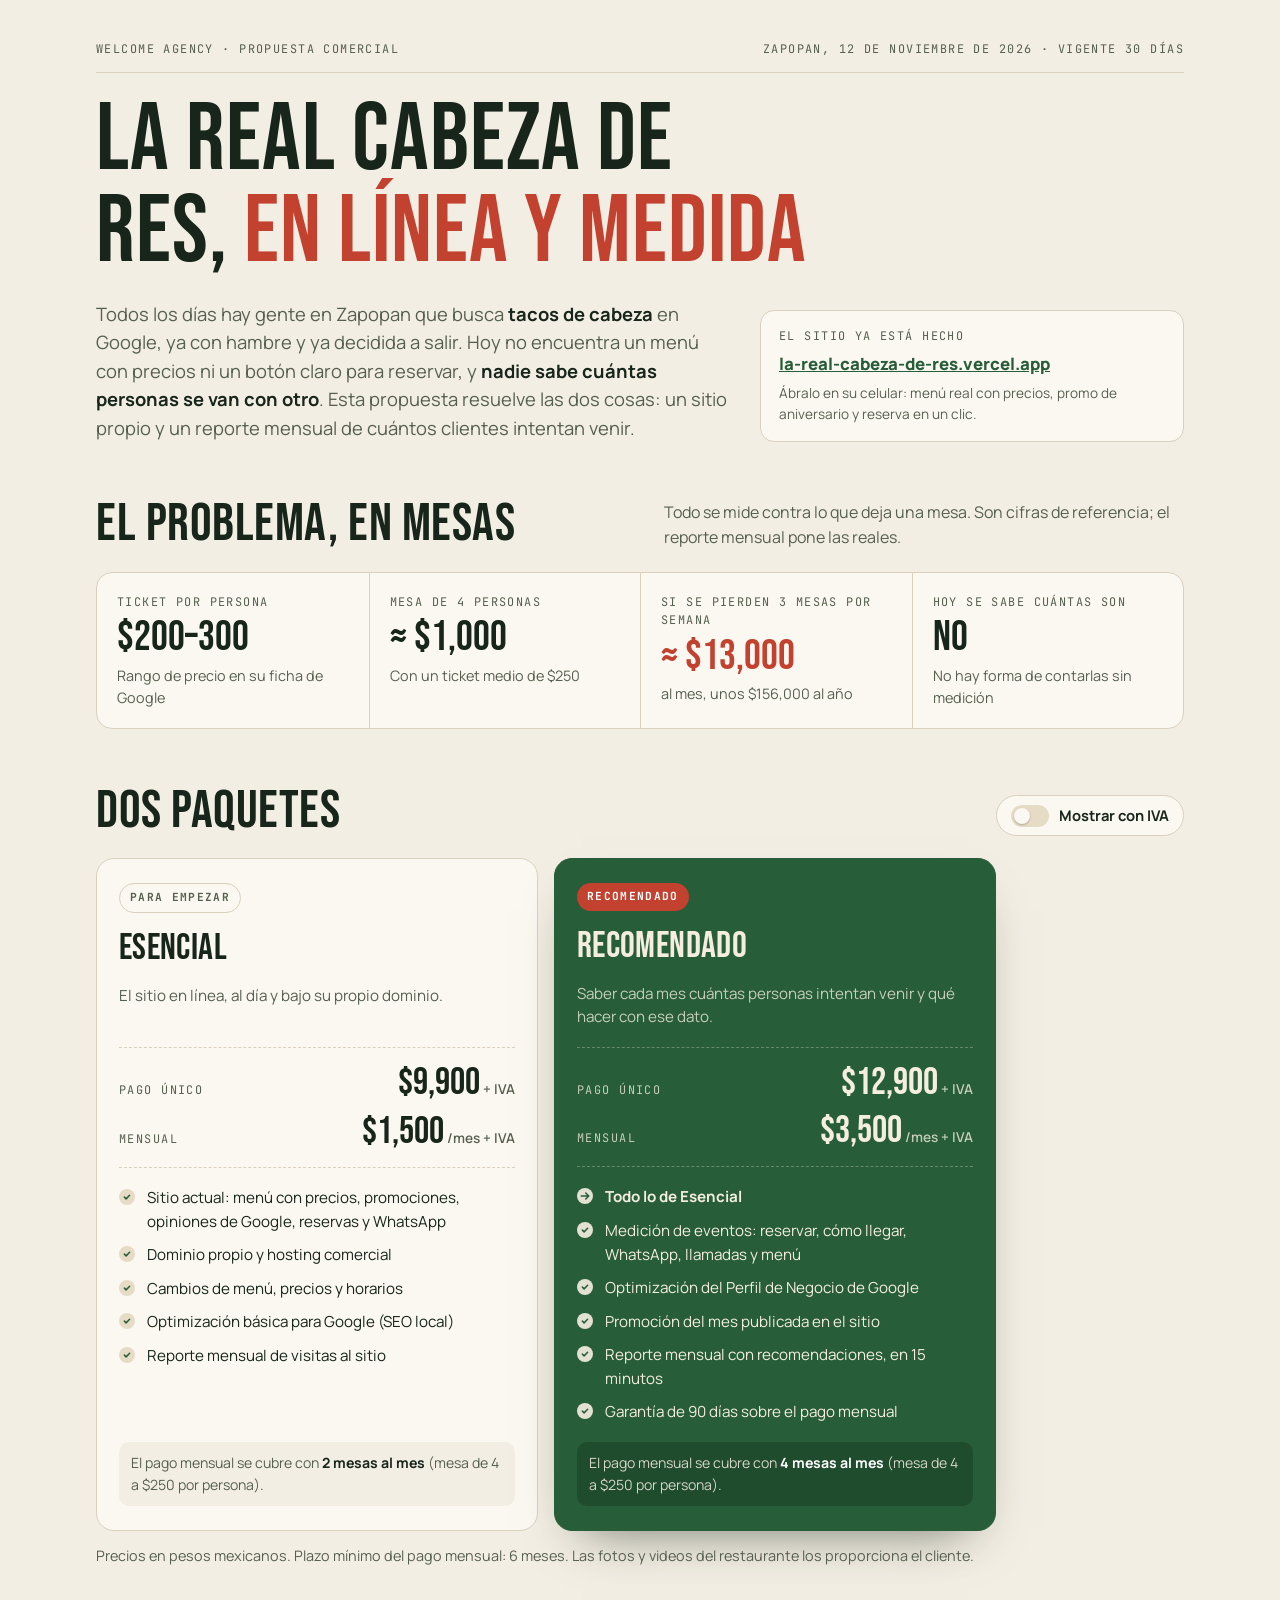
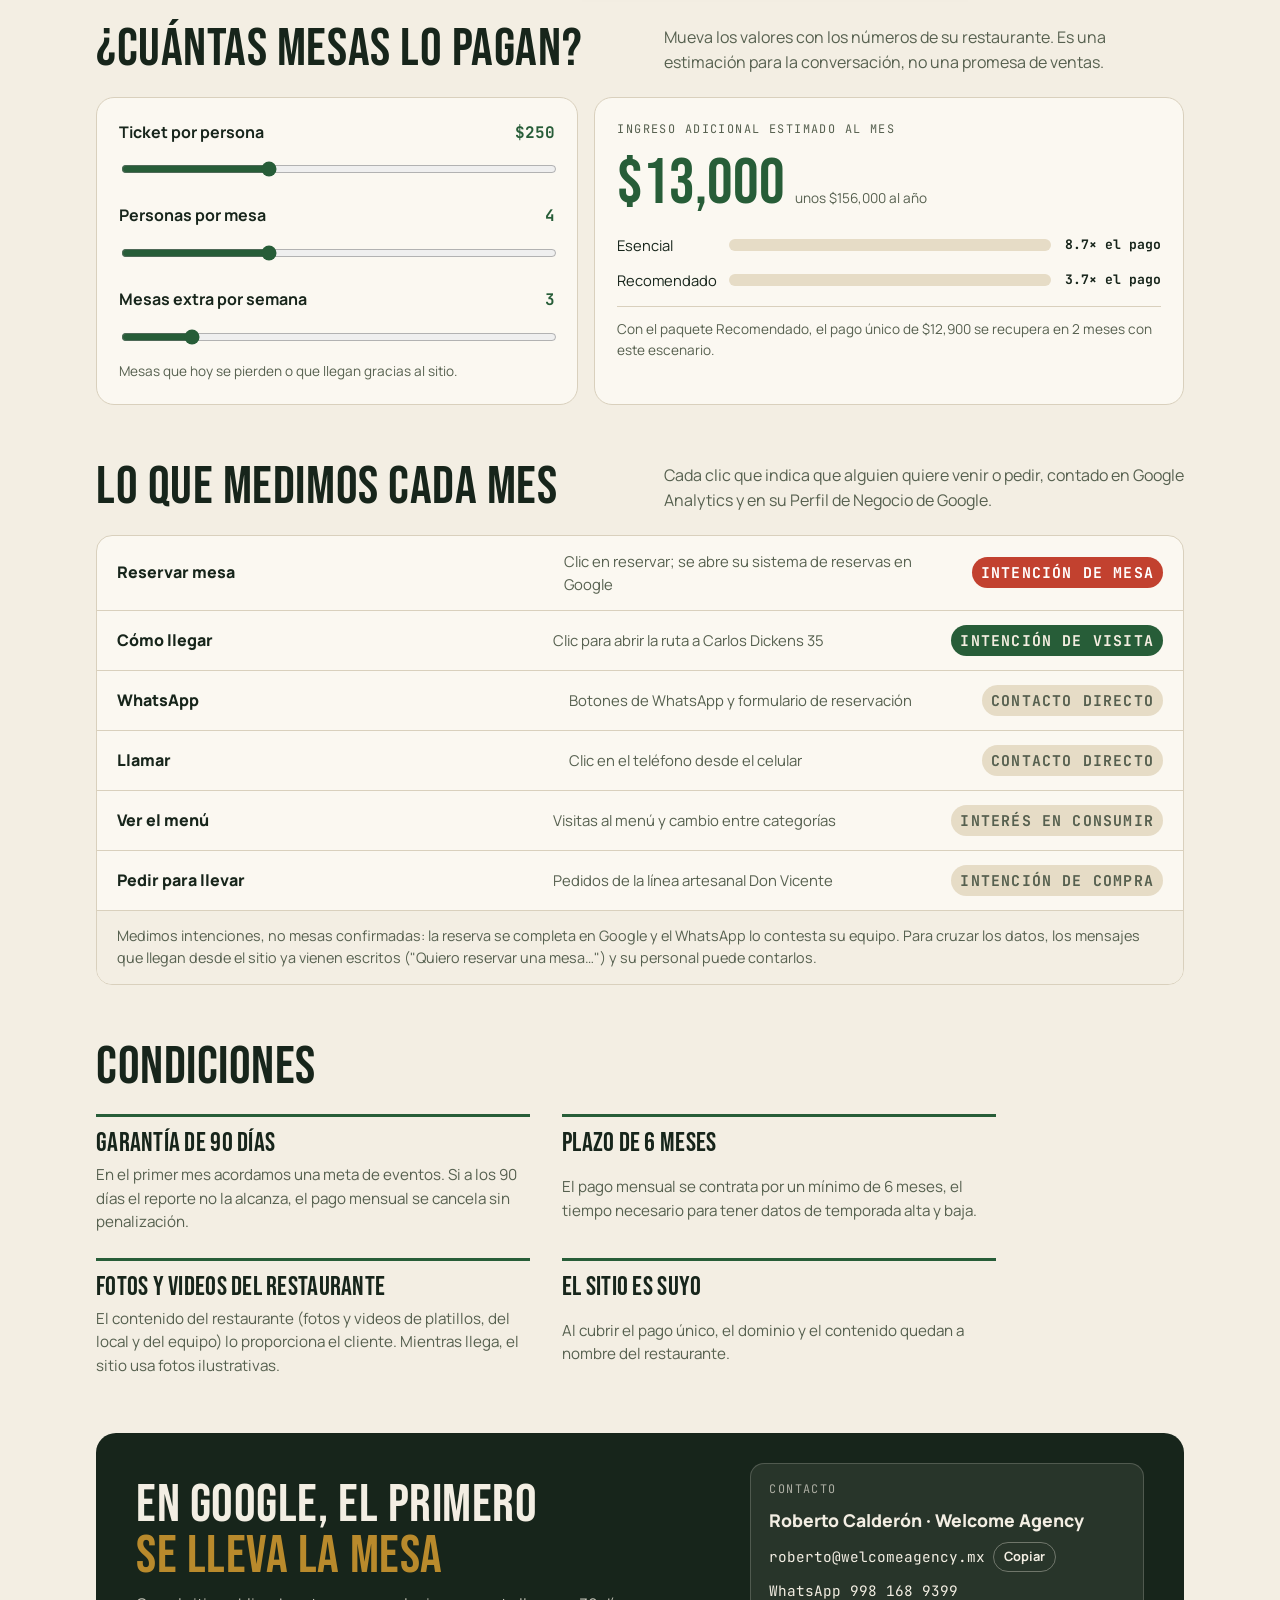
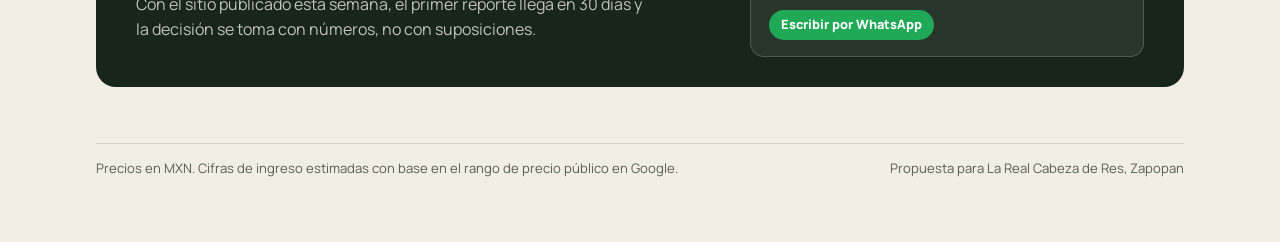
==== larealcabezaderes/index.html @ 03be7873 "feat: agregar propuesta para La Real Cabeza de Res en /larealcabezaderes Página independiente con lo" ====
<!doctype html>
<html lang="es-MX">
<head>
<meta charset="utf-8">
<meta name="viewport" content="width=device-width, initial-scale=1">
<meta name="robots" content="noindex, nofollow">
<meta name="description" content="Propuesta de Welcome Agency para La Real Cabeza de Res: sitio web y medición mensual de reservas, visitas y contactos.">
<title>Propuesta La Real Cabeza de Res</title>
<link rel="preconnect" href="https://fonts.googleapis.com">
<link rel="preconnect" href="https://fonts.gstatic.com" crossorigin>
<link rel="stylesheet" href="https://fonts.googleapis.com/css2?family=Bebas+Neue&family=Manrope:wght@400;500;600;700;800&family=JetBrains+Mono:wght@500;700&display=swap">
<style>
  /* Layout: a one-page proposal read top to bottom in a meeting — problem in pesos, the three packages side by side, then the math, the measurement and the terms. */
  :root{
    --bg:#f3eee3;          /* papel crema */
    --surface:#fbf8f1;
    --ink:#17251b;         /* verde casi negro */
    --ink-soft:#56604f;
    --line:#d9d0bd;
    --green:#275d38;       /* verde de la marca del cliente */
    --green-ink:#f4ede0;
    --red:#c2412f;         /* rojo chile */
    --gold:#b98a2c;
    --chip:#e6dcc6;
    --good:#2f7a45;
    --display:"Bebas Neue", Impact, "Arial Narrow", sans-serif;
    --body:"Manrope", system-ui, -apple-system, "Segoe UI", sans-serif;
    --mono:"JetBrains Mono", ui-monospace, "SF Mono", Menlo, monospace;
  }
  @media (prefers-color-scheme: dark){
    :root:not([data-theme="light"]){
      --bg:#121a14; --surface:#1a241d; --ink:#efe8da; --ink-soft:#aab3a3; --line:#2f3b31;
      --green:#3f8a57; --green-ink:#f4ede0; --red:#e0634f; --gold:#d9ad55; --chip:#243026; --good:#62b37c;
      color-scheme:dark;
    }
  }
  :root[data-theme="dark"]{
    --bg:#121a14; --surface:#1a241d; --ink:#efe8da; --ink-soft:#aab3a3; --line:#2f3b31;
    --green:#3f8a57; --green-ink:#f4ede0; --red:#e0634f; --gold:#d9ad55; --chip:#243026; --good:#62b37c;
    color-scheme:dark;
  }

  *{box-sizing:border-box}
  html,body{margin:0}
  img{max-width:100%}
  body{background:var(--bg);color:var(--ink);font-family:var(--body);font-size:16px;line-height:1.55;-webkit-font-smoothing:antialiased}
  .page{max-width:1120px;margin:0 auto;padding-block:40px 64px;padding-left:max(16px, env(safe-area-inset-left, 0px));padding-right:max(16px, env(safe-area-inset-right, 0px));display:grid;gap:56px}
  h1,h2,h3{font-family:var(--display);font-weight:400;letter-spacing:.01em;line-height:.95;margin:0;text-wrap:balance}
  p{margin:0}
  .label{font-family:var(--mono);font-size:.74rem;letter-spacing:.12em;text-transform:uppercase;color:var(--ink-soft)}
  .num{font-variant-numeric:tabular-nums}
  a{color:var(--green)}
  a:focus-visible,button:focus-visible,input:focus-visible{outline:3px solid var(--gold);outline-offset:2px}

  /* Masthead */
  .mast{display:grid;gap:22px}
  .mast-top{display:flex;justify-content:space-between;align-items:baseline;gap:12px;flex-wrap:wrap;border-bottom:1px solid var(--line);padding-bottom:14px}
  .mast h1{font-size:clamp(3rem,8vw,6rem)}
  .mast h1 span{color:var(--red)}
  .thesis{display:grid;grid-template-columns:1.2fr .8fr;gap:28px;align-items:end}
  .thesis p.lead{font-size:1.15rem;max-width:58ch;color:var(--ink-soft)}
  .thesis p.lead b{color:var(--ink)}
  .demo{display:flex;flex-direction:column;gap:6px;background:var(--surface);border:1px solid var(--line);border-radius:14px;padding:16px 18px}
  .demo a{font-weight:800;font-size:1.05rem;word-break:break-all}
  @media (max-width:780px){.thesis{grid-template-columns:1fr}}

  /* Problem in pesos */
  .math{display:grid;grid-template-columns:repeat(4,minmax(0,1fr));border:1px solid var(--line);border-radius:16px;overflow:hidden;background:var(--surface)}
  .math > div{padding:20px 20px 18px;display:grid;gap:6px;align-content:start}
  .math > div + div{border-left:1px solid var(--line)}
  .math strong{font-family:var(--display);font-weight:400;font-size:2.6rem;line-height:1}
  .math .hl strong{color:var(--red)}
  .math small{color:var(--ink-soft);font-size:.9rem}
  @media (max-width:820px){.math{grid-template-columns:1fr 1fr}.math > div:nth-child(3){border-left:0}.math > div:nth-child(n+3){border-top:1px solid var(--line)}}
  @media (max-width:420px){.math{grid-template-columns:1fr}.math > div + div{border-left:0;border-top:1px solid var(--line)}}

  /* Section heads */
  .sec-head{display:flex;justify-content:space-between;align-items:end;gap:16px;flex-wrap:wrap;margin-bottom:22px}
  .sec-head h2{font-size:clamp(2.2rem,5vw,3.4rem)}
  .sec-head p{color:var(--ink-soft);max-width:52ch}

  /* IVA toggle */
  .toggle{display:inline-flex;align-items:center;gap:10px;font-weight:700;font-size:.92rem;cursor:pointer;user-select:none;background:var(--surface);border:1px solid var(--line);border-radius:999px;padding:8px 14px}
  .toggle input{appearance:none;width:38px;height:22px;border-radius:999px;background:var(--chip);position:relative;cursor:pointer;margin:0;transition:background .2s}
  .toggle input::after{content:"";position:absolute;top:3px;left:3px;width:16px;height:16px;border-radius:50%;background:var(--surface);box-shadow:0 1px 2px rgba(0,0,0,.25);transition:transform .2s}
  .toggle input:checked{background:var(--green)}
  .toggle input:checked::after{transform:translateX(16px)}

  /* Packages */
  .plans{display:grid;grid-template-columns:repeat(2,minmax(0,1fr));gap:16px;align-items:stretch;max-width:900px}
  .plan{background:var(--surface);border:1px solid var(--line);border-radius:18px;padding:24px 22px;display:flex;flex-direction:column;gap:18px}
  .plan h3{font-size:2.3rem}
  .plan .for{color:var(--ink-soft);font-size:.95rem;min-height:3em}
  .price{display:grid;gap:10px;padding-block:16px;border-block:1px dashed var(--line)}
  .price-row{display:flex;justify-content:space-between;align-items:baseline;gap:10px}
  .price-row .amt{font-family:var(--display);font-size:2.4rem;line-height:1}
  .price-row .amt small{font-family:var(--body);font-size:.85rem;color:var(--ink-soft);font-weight:600;margin-left:3px}
  .plan ul{list-style:none;margin:0;padding:0;display:grid;gap:10px}
  .plan li{display:grid;grid-template-columns:20px 1fr;gap:8px;font-size:.95rem}
  .plan li::before{content:"";width:16px;height:16px;margin-top:3px;border-radius:50%;background:var(--chip) url("data:image/svg+xml,%3Csvg xmlns='http://www.w3.org/2000/svg' viewBox='0 0 16 16'%3E%3Cpath d='M4.5 8.2l2.3 2.3 4.7-4.9' fill='none' stroke='%23275d38' stroke-width='2' stroke-linecap='round' stroke-linejoin='round'/%3E%3C/svg%3E") center/12px no-repeat}
  .plan li.inherit{font-weight:700}
  .plan li.inherit::before{background:var(--chip) url("data:image/svg+xml,%3Csvg xmlns='http://www.w3.org/2000/svg' viewBox='0 0 16 16'%3E%3Cpath d='M3 8h10M9 4l4 4-4 4' fill='none' stroke='%23275d38' stroke-width='2' stroke-linecap='round' stroke-linejoin='round'/%3E%3C/svg%3E") center/12px no-repeat}
  .tables{margin-top:auto;font-size:.88rem;color:var(--ink-soft);background:var(--bg);border-radius:10px;padding:10px 12px}
  .tables b{color:var(--ink)}
  .plan.rec{background:var(--green);color:var(--green-ink);border-color:var(--green);box-shadow:0 24px 50px -28px rgba(23,37,27,.65)}
  .plan.rec .for,.plan.rec .price-row .amt small,.plan.rec .label{color:rgba(244,237,224,.78)}
  .plan.rec .price{border-color:rgba(244,237,224,.3)}
  .plan.rec li::before{background-color:rgba(244,237,224,.92)}
  .plan.rec .tables{background:rgba(0,0,0,.18);color:rgba(244,237,224,.85)}
  .plan.rec .tables b{color:#fff}
  .badge{align-self:flex-start;font-family:var(--mono);font-size:.7rem;letter-spacing:.12em;text-transform:uppercase;font-weight:700;background:var(--red);color:#fff;border-radius:999px;padding:5px 10px}
  .badge.ghost{background:transparent;color:var(--ink-soft);border:1px solid var(--line)}
  @media (max-width:900px){.plans{grid-template-columns:1fr}.plan .for{min-height:0}}
  .terms{margin-top:14px;color:var(--ink-soft);font-size:.9rem}

  /* Calculator */
  .calc{display:grid;grid-template-columns:.9fr 1.1fr;gap:16px}
  .panel{background:var(--surface);border:1px solid var(--line);border-radius:18px;padding:22px}
  .field{display:grid;gap:8px}
  .field + .field{margin-top:18px}
  .field-top{display:flex;justify-content:space-between;align-items:baseline;gap:10px}
  .field label{font-weight:700}
  .field output{font-family:var(--mono);font-weight:700;color:var(--green)}
  input[type=range]{width:100%;accent-color:var(--green);height:28px}
  .hint{font-size:.85rem;color:var(--ink-soft)}
  .result{display:grid;gap:14px;align-content:start}
  .big{display:flex;align-items:baseline;gap:10px;flex-wrap:wrap}
  .big strong{font-family:var(--display);font-weight:400;font-size:clamp(2.8rem,7vw,4rem);line-height:1;color:var(--green)}
  .bars{display:grid;gap:12px;margin-top:4px}
  .bar{display:grid;grid-template-columns:100px 1fr auto;gap:12px;align-items:center;font-size:.92rem}
  .bar .track{height:12px;background:var(--chip);border-radius:999px;overflow:hidden}
  .bar .fill{height:100%;background:var(--green);border-radius:999px;transition:width .3s ease}
  .bar.over .fill{background:var(--red)}
  .bar .val{font-family:var(--mono);font-size:.82rem;font-weight:700;min-width:7.5em;text-align:right}
  .note{font-size:.85rem;color:var(--ink-soft);border-top:1px solid var(--line);padding-top:12px}
  @media (max-width:820px){.calc{grid-template-columns:1fr}.bar{grid-template-columns:88px 1fr}.bar .val{grid-column:1/-1;text-align:left;min-width:0}}

  /* Events */
  .events{border:1px solid var(--line);border-radius:16px;overflow:hidden;background:var(--surface)}
  .ev{display:grid;grid-template-columns:minmax(0,1.1fr) minmax(0,1fr) auto;gap:16px;align-items:center;padding:14px 20px}
  .ev + .ev{border-top:1px solid var(--line)}
  .ev b{font-weight:800}
  .ev span{color:var(--ink-soft);font-size:.93rem}
  .chip{font-family:var(--mono);font-size:.7rem;letter-spacing:.08em;text-transform:uppercase;font-weight:700;padding:4px 9px;border-radius:999px;background:var(--chip);color:var(--ink);white-space:nowrap}
  .chip.go{background:var(--green);color:var(--green-ink)}
  .chip.red{background:var(--red);color:#fff}
  .events-foot{padding:14px 20px;background:var(--bg);border-top:1px solid var(--line);font-size:.9rem;color:var(--ink-soft)}
  @media (max-width:680px){.ev{grid-template-columns:1fr auto}.ev span{grid-column:1/-1;order:3}}

  /* Terms */
  .cols{display:grid;grid-template-columns:repeat(2,minmax(0,1fr));gap:24px 32px;max-width:900px}
  .term{border-top:3px solid var(--green);padding-top:14px;display:grid;gap:6px}
  .term h3{font-size:1.7rem}
  .term p{color:var(--ink-soft);font-size:.95rem}
  @media (max-width:820px){.cols{grid-template-columns:1fr}}

  /* Close */
  .close{display:grid;grid-template-columns:1.2fr .8fr;gap:24px;align-items:center;background:var(--ink);color:var(--bg);border-radius:20px;padding:30px clamp(20px,4vw,40px)}
  .close h2{font-size:clamp(2.2rem,5vw,3.4rem)}
  .close h2 span{color:var(--gold)}
  .close p{color:color-mix(in srgb, var(--bg) 78%, transparent);margin-top:10px;max-width:52ch}
  .contact{display:grid;gap:8px;background:color-mix(in srgb, var(--bg) 8%, transparent);border:1px solid color-mix(in srgb, var(--bg) 20%, transparent);border-radius:14px;padding:16px 18px}
  .contact .label{color:color-mix(in srgb, var(--bg) 65%, transparent)}
  .contact .who{font-weight:800;font-size:1.1rem}
  .copyrow{display:flex;gap:8px;align-items:center;flex-wrap:wrap}
  .copyrow code{font-family:var(--mono);font-size:.9rem;user-select:all;word-break:break-all}
  .copyrow button{font:inherit;font-size:.8rem;font-weight:700;border:1px solid color-mix(in srgb, var(--bg) 35%, transparent);background:transparent;color:inherit;border-radius:999px;padding:4px 10px;cursor:pointer}
  .wa-link{font-size:.8rem;font-weight:800;color:#fff;background:#1fa855;border-radius:999px;padding:5px 12px;text-decoration:none}
  .wa-link:hover{background:#18914a}
  @media (max-width:780px){.close{grid-template-columns:1fr}}
  .foot{display:flex;justify-content:space-between;gap:12px;flex-wrap:wrap;font-size:.82rem;color:var(--ink-soft);border-top:1px solid var(--line);padding-top:14px}

  @media (prefers-reduced-motion:reduce){*{transition:none!important}}
</style>
</head>
<body>

<main class="page">

  <header class="mast">
    <div class="mast-top">
      <span class="label">Welcome Agency · Propuesta comercial</span>
      <span class="label">Zapopan, 12 de noviembre de 2026 · Vigente 30 días</span>
    </div>
    <h1>La Real Cabeza de Res, <span>en línea y medida</span></h1>
    <div class="thesis">
      <p class="lead">Todos los días hay gente en Zapopan que busca <b>tacos de cabeza</b> en Google, ya con hambre y ya decidida a salir. Hoy no encuentra un menú con precios ni un botón claro para reservar, y <b>nadie sabe cuántas personas se van con otro</b>. Esta propuesta resuelve las dos cosas: un sitio propio y un reporte mensual de cuántos clientes intentan venir.</p>
      <div class="demo">
        <span class="label">El sitio ya está hecho</span>
        <a href="https://la-real-cabeza-de-res.vercel.app" target="_blank" rel="noopener noreferrer">la-real-cabeza-de-res.vercel.app</a>
        <span class="hint">Ábralo en su celular: menú real con precios, promo de aniversario y reserva en un clic.</span>
      </div>
    </div>
  </header>

  <section aria-labelledby="h-math">
    <div class="sec-head">
      <h2 id="h-math">El problema, en mesas</h2>
      <p>Todo se mide contra lo que deja una mesa. Son cifras de referencia; el reporte mensual pone las reales.</p>
    </div>
    <div class="math">
      <div><span class="label">Ticket por persona</span><strong class="num">$200–300</strong><small>Rango de precio en su ficha de Google</small></div>
      <div><span class="label">Mesa de 4 personas</span><strong class="num">≈ $1,000</strong><small>Con un ticket medio de $250</small></div>
      <div class="hl"><span class="label">Si se pierden 3 mesas por semana</span><strong class="num">≈ $13,000</strong><small>al mes, unos $156,000 al año</small></div>
      <div><span class="label">Hoy se sabe cuántas son</span><strong>No</strong><small>No hay forma de contarlas sin medición</small></div>
    </div>
  </section>

  <section aria-labelledby="h-plans">
    <div class="sec-head">
      <h2 id="h-plans">Dos paquetes</h2>
      <label class="toggle" for="iva"><input type="checkbox" id="iva"> Mostrar con IVA</label>
    </div>
    <div class="plans">
      <article class="plan">
        <span class="badge ghost">Para empezar</span>
        <h3>Esencial</h3>
        <p class="for">El sitio en línea, al día y bajo su propio dominio.</p>
        <div class="price">
          <div class="price-row"><span class="label">Pago único</span><span class="amt num" data-mxn="9900"></span></div>
          <div class="price-row"><span class="label">Mensual</span><span class="amt num" data-mxn="1500" data-mo></span></div>
        </div>
        <ul>
          <li>Sitio actual: menú con precios, promociones, opiniones de Google, reservas y WhatsApp</li>
          <li>Dominio propio y hosting comercial</li>
          <li>Cambios de menú, precios y horarios</li>
          <li>Optimización básica para Google (SEO local)</li>
          <li>Reporte mensual de visitas al sitio</li>
        </ul>
        <p class="tables" data-tables="1500"></p>
      </article>

      <article class="plan rec">
        <span class="badge">Recomendado</span>
        <h3>Recomendado</h3>
        <p class="for">Saber cada mes cuántas personas intentan venir y qué hacer con ese dato.</p>
        <div class="price">
          <div class="price-row"><span class="label">Pago único</span><span class="amt num" data-mxn="12900"></span></div>
          <div class="price-row"><span class="label">Mensual</span><span class="amt num" data-mxn="3500" data-mo></span></div>
        </div>
        <ul>
          <li class="inherit">Todo lo de Esencial</li>
          <li>Medición de eventos: reservar, cómo llegar, WhatsApp, llamadas y menú</li>
          <li>Optimización del Perfil de Negocio de Google</li>
          <li>Promoción del mes publicada en el sitio</li>
          <li>Reporte mensual con recomendaciones, en 15 minutos</li>
          <li>Garantía de 90 días sobre el pago mensual</li>
        </ul>
        <p class="tables" data-tables="3500"></p>
      </article>

    </div>
    <p class="terms">Precios en pesos mexicanos. Plazo mínimo del pago mensual: 6 meses. Las fotos y videos del restaurante los proporciona el cliente.</p>
  </section>

  <section aria-labelledby="h-calc">
    <div class="sec-head">
      <h2 id="h-calc">¿Cuántas mesas lo pagan?</h2>
      <p>Mueva los valores con los números de su restaurante. Es una estimación para la conversación, no una promesa de ventas.</p>
    </div>
    <div class="calc">
      <div class="panel">
        <div class="field">
          <div class="field-top"><label for="t">Ticket por persona</label><output id="t-out" for="t" class="num"></output></div>
          <input type="range" id="t" min="150" max="450" step="10" value="250">
        </div>
        <div class="field">
          <div class="field-top"><label for="p">Personas por mesa</label><output id="p-out" for="p" class="num"></output></div>
          <input type="range" id="p" min="2" max="8" step="1" value="4">
        </div>
        <div class="field">
          <div class="field-top"><label for="m">Mesas extra por semana</label><output id="m-out" for="m" class="num"></output></div>
          <input type="range" id="m" min="0" max="20" step="1" value="3">
          <span class="hint">Mesas que hoy se pierden o que llegan gracias al sitio.</span>
        </div>
      </div>
      <div class="panel result" aria-live="polite">
        <span class="label">Ingreso adicional estimado al mes</span>
        <div class="big"><strong id="rev" class="num"></strong><span class="hint" id="rev-year"></span></div>
        <div class="bars" id="bars"></div>
        <p class="note" id="payback"></p>
      </div>
    </div>
  </section>

  <section aria-labelledby="h-events">
    <div class="sec-head">
      <h2 id="h-events">Lo que medimos cada mes</h2>
      <p>Cada clic que indica que alguien quiere venir o pedir, contado en Google Analytics y en su Perfil de Negocio de Google.</p>
    </div>
    <div class="events">
      <div class="ev"><b>Reservar mesa</b><span>Clic en reservar; se abre su sistema de reservas en Google</span><span class="chip red">Intención de mesa</span></div>
      <div class="ev"><b>Cómo llegar</b><span>Clic para abrir la ruta a Carlos Dickens 35</span><span class="chip go">Intención de visita</span></div>
      <div class="ev"><b>WhatsApp</b><span>Botones de WhatsApp y formulario de reservación</span><span class="chip">Contacto directo</span></div>
      <div class="ev"><b>Llamar</b><span>Clic en el teléfono desde el celular</span><span class="chip">Contacto directo</span></div>
      <div class="ev"><b>Ver el menú</b><span>Visitas al menú y cambio entre categorías</span><span class="chip">Interés en consumir</span></div>
      <div class="ev"><b>Pedir para llevar</b><span>Pedidos de la línea artesanal Don Vicente</span><span class="chip">Intención de compra</span></div>
      <p class="events-foot">Medimos intenciones, no mesas confirmadas: la reserva se completa en Google y el WhatsApp lo contesta su equipo. Para cruzar los datos, los mensajes que llegan desde el sitio ya vienen escritos ("Quiero reservar una mesa…") y su personal puede contarlos.</p>
    </div>
  </section>

  <section aria-labelledby="h-terms">
    <div class="sec-head"><h2 id="h-terms">Condiciones</h2></div>
    <div class="cols">
      <div class="term"><h3>Garantía de 90 días</h3><p>En el primer mes acordamos una meta de eventos. Si a los 90 días el reporte no la alcanza, el pago mensual se cancela sin penalización.</p></div>
      <div class="term"><h3>Plazo de 6 meses</h3><p>El pago mensual se contrata por un mínimo de 6 meses, el tiempo necesario para tener datos de temporada alta y baja.</p></div>
      <div class="term"><h3>Fotos y videos del restaurante</h3><p>El contenido del restaurante (fotos y videos de platillos, del local y del equipo) lo proporciona el cliente. Mientras llega, el sitio usa fotos ilustrativas.</p></div>
      <div class="term"><h3>El sitio es suyo</h3><p>Al cubrir el pago único, el dominio y el contenido quedan a nombre del restaurante.</p></div>
    </div>
  </section>

  <section class="close" aria-labelledby="h-close">
    <div>
      <h2 id="h-close">En Google, el primero <span>se lleva la mesa</span></h2>
      <p>Con el sitio publicado esta semana, el primer reporte llega en 30 días y la decisión se toma con números, no con suposiciones.</p>
    </div>
    <div class="contact">
      <span class="label">Contacto</span>
      <span class="who">Roberto Calderón · Welcome Agency</span>
      <div class="copyrow"><code id="mail">roberto@welcomeagency.mx</code><button type="button" id="copy">Copiar</button></div>
      <div class="copyrow"><code id="wa">WhatsApp 998 168 9399</code><a class="wa-link" href="https://wa.me/529981689399?text=Hola%20Roberto%2C%20vi%20la%20propuesta%20para%20La%20Real%20Cabeza%20de%20Res" target="_blank" rel="noopener noreferrer">Escribir por WhatsApp</a></div>
    </div>
  </section>

  <footer class="foot">
    <span>Precios en MXN. Cifras de ingreso estimadas con base en el rango de precio público en Google.</span>
    <span>Propuesta para La Real Cabeza de Res, Zapopan</span>
  </footer>
</main>

<script>
(function(){
  const fmt = n => '$' + Math.round(n).toLocaleString('es-MX');
  const iva = document.getElementById('iva');
  const plans = [{name:'Esencial', fee:1500},{name:'Recomendado', fee:3500}];
  const t = document.getElementById('t'), p = document.getElementById('p'), m = document.getElementById('m');

  function renderPrices(){
    const k = iva.checked ? 1.16 : 1;
    const suffix = iva.checked ? 'con IVA' : '+ IVA';
    document.querySelectorAll('[data-mxn]').forEach(el => {
      el.innerHTML = fmt(+el.dataset.mxn * k) + '<small>' + (el.hasAttribute('data-mo') ? '/mes ' : '') + suffix + '</small>';
    });
    renderTables();
  }
  function tableValue(){ return +t.value * +p.value; }
  function renderTables(){
    const tv = tableValue();
    document.querySelectorAll('[data-tables]').forEach(el => {
      const n = Math.ceil(+el.dataset.tables / tv);
      el.innerHTML = 'El pago mensual se cubre con <b>' + n + (n === 1 ? ' mesa' : ' mesas') + ' al mes</b> (mesa de ' + p.value + ' a ' + fmt(+t.value) + ' por persona).';
    });
  }
  function renderCalc(){
    document.getElementById('t-out').textContent = fmt(+t.value);
    document.getElementById('p-out').textContent = p.value;
    document.getElementById('m-out').textContent = m.value;
    const tv = tableValue();
    const monthly = +m.value * tv * 52 / 12;
    document.getElementById('rev').textContent = fmt(monthly);
    document.getElementById('rev-year').textContent = 'unos ' + fmt(monthly * 12) + ' al año';
        const bars = document.getElementById('bars');
    bars.innerHTML = '';
    plans.forEach(pl => {
      const covered = monthly >= pl.fee;
      const row = document.createElement('div');
      row.className = 'bar' + (covered ? '' : ' over');
      const pct = Math.min(100, monthly / pl.fee * 100);
      row.innerHTML = '<span>' + pl.name + '</span><span class="track"><span class="fill" style="width:' + pct + '%"></span></span><span class="val">' + (covered ? (monthly / pl.fee).toFixed(1) + '× el pago' : 'Falta ' + fmt(pl.fee - monthly)) + '</span>';
      bars.appendChild(row);
    });
    const rec = 3500, setup = 12900;
    const net = monthly - rec;
    document.getElementById('payback').textContent = net > 0
      ? 'Con el paquete Recomendado, el pago único de ' + fmt(setup) + ' se recupera en ' + Math.max(1, Math.ceil(setup / net)) + (Math.ceil(setup / net) === 1 ? ' mes' : ' meses') + ' con este escenario.'
      : 'Con este escenario, el ingreso no cubre todavía el pago mensual del paquete Recomendado. Suba las mesas por semana para ver desde cuántas se paga.';
    renderTables();
  }
  [t,p,m].forEach(el => el.addEventListener('input', renderCalc));
  iva.addEventListener('change', renderPrices);
  renderPrices(); renderCalc();

  document.getElementById('copy').addEventListener('click', e => {
    const btn = e.currentTarget, mail = document.getElementById('mail');
    const done = () => { btn.textContent = 'Copiado'; setTimeout(() => btn.textContent = 'Copiar', 1600); };
    const fallback = () => { const r = document.createRange(); r.selectNodeContents(mail); const sel = getSelection(); sel.removeAllRanges(); sel.addRange(r); btn.textContent = 'Seleccionado'; };
    try { navigator.clipboard.writeText(mail.textContent).then(done, fallback); } catch (err) { fallback(); }
  });
})();
</script>

</body>
</html>
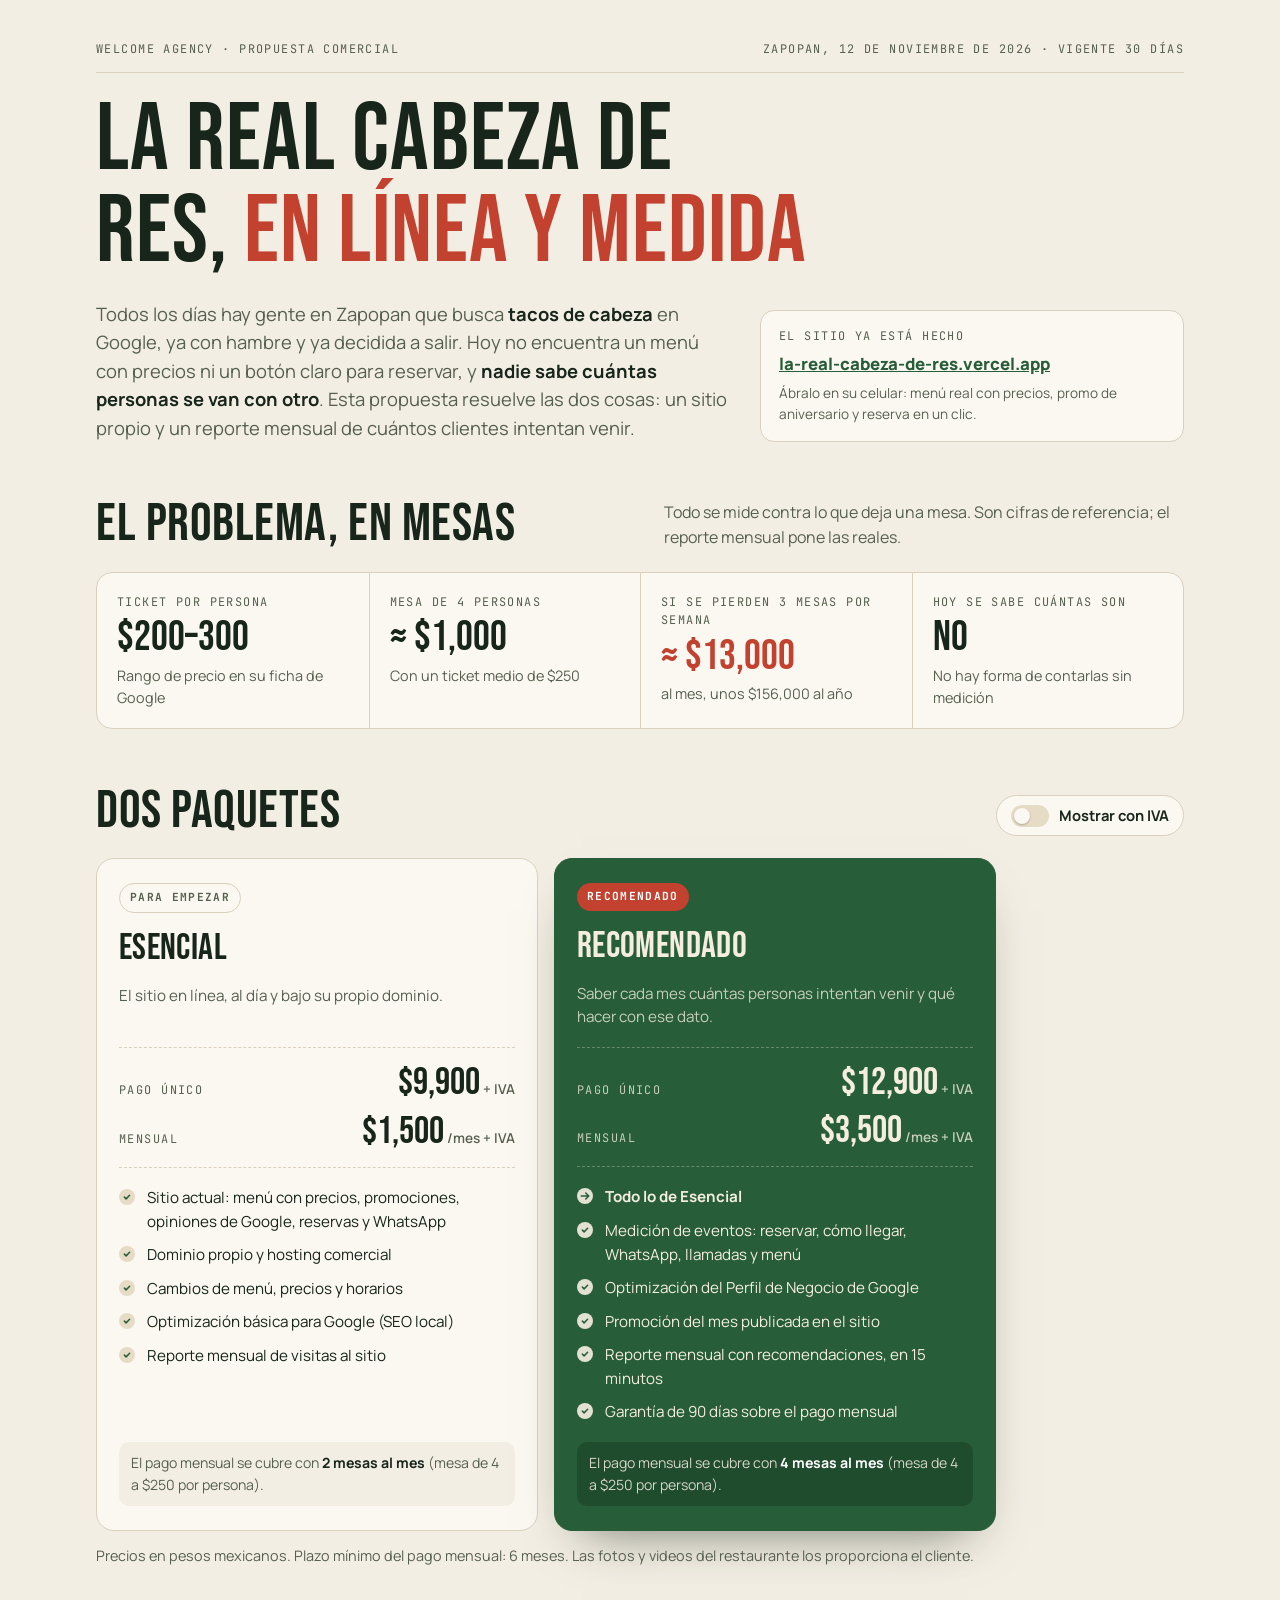
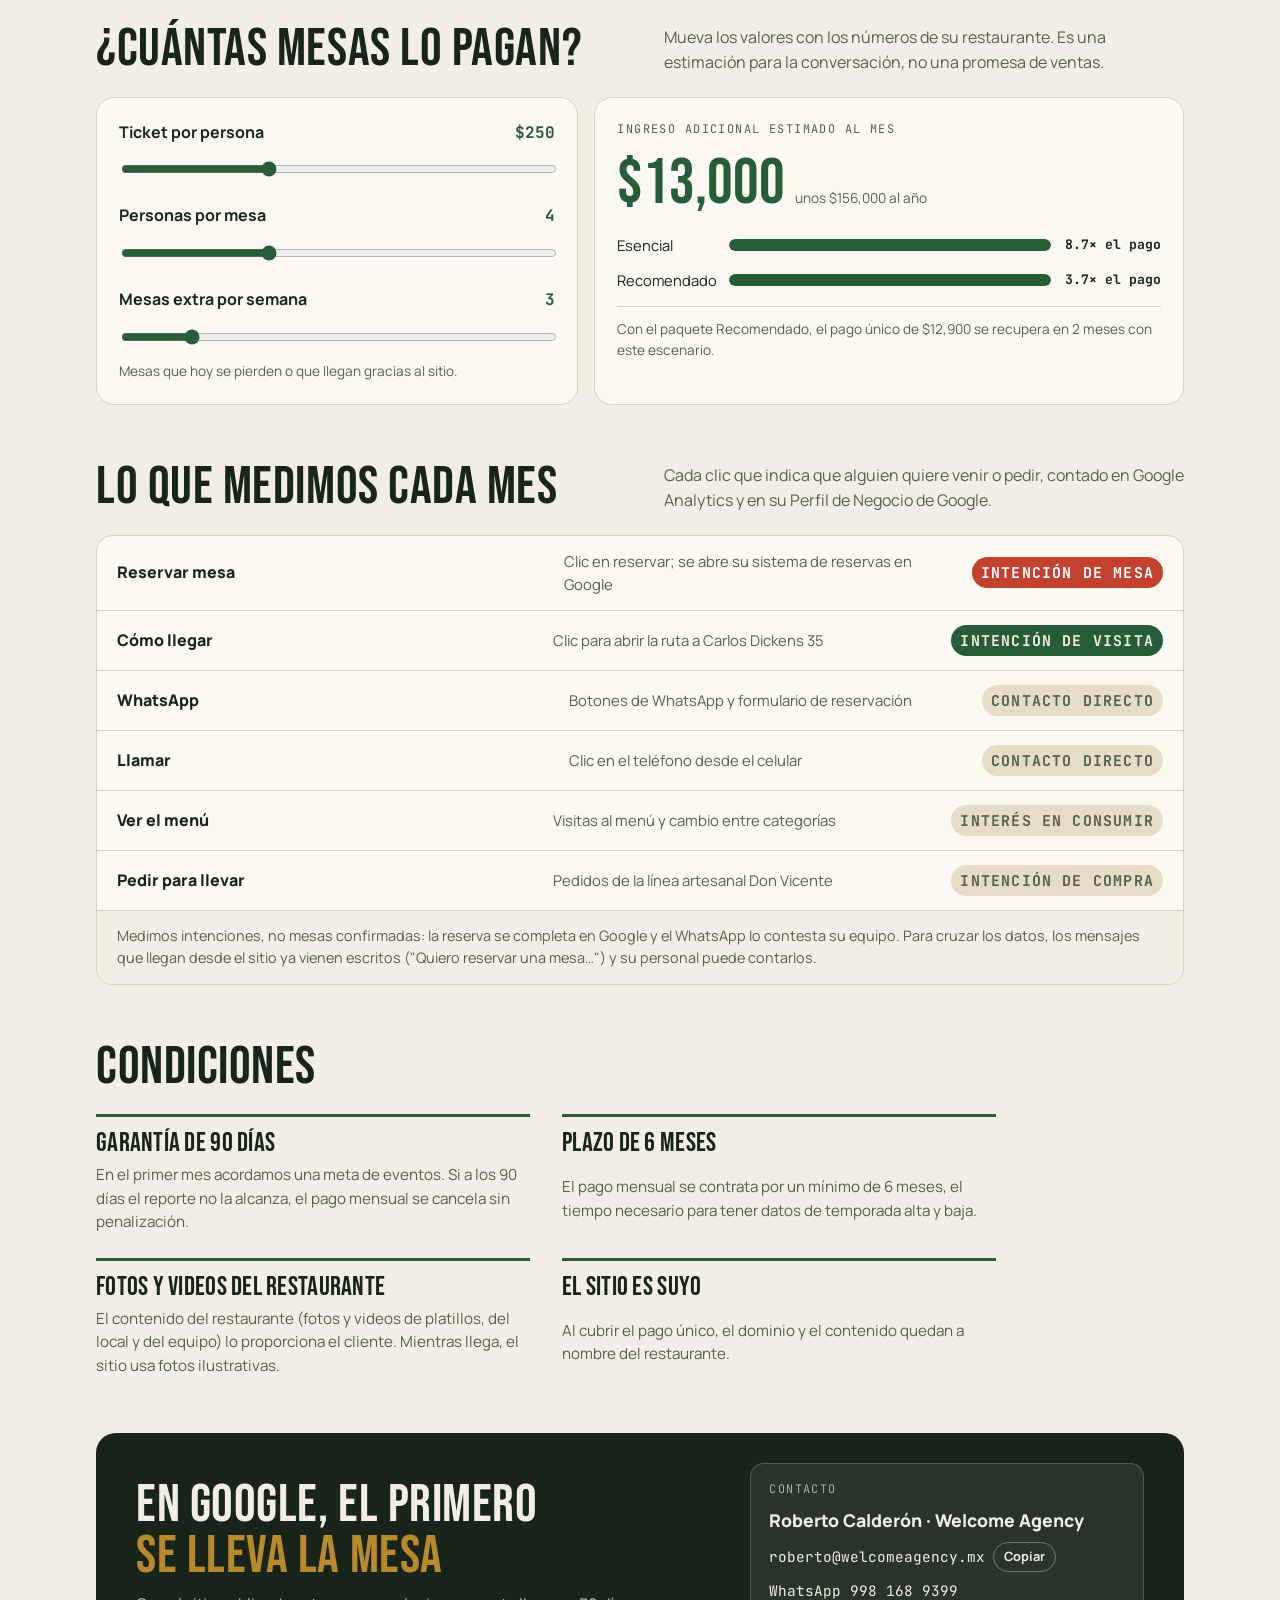
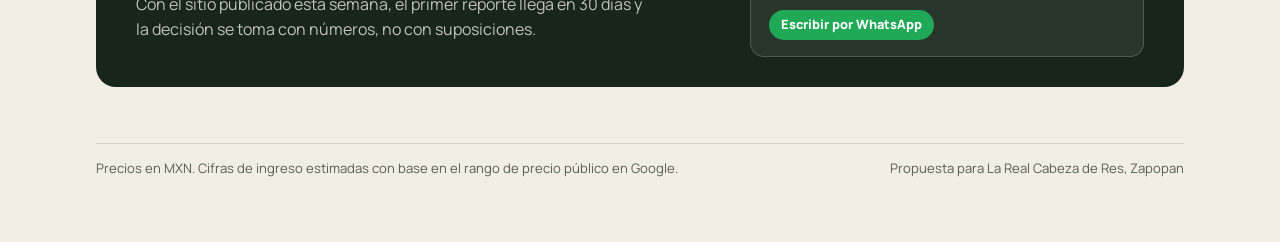
==== commit 6121c40a: "fix(larealcabezaderes): barras de la calculadora visibles Co-Authored-By: Claude Opus 5.5 <noreply@a" ====
--- a/larealcabezaderes/index.html
+++ b/larealcabezaderes/index.html
@@ -128,8 +128,8 @@
   .big strong{font-family:var(--display);font-weight:400;font-size:clamp(2.8rem,7vw,4rem);line-height:1;color:var(--green)}
   .bars{display:grid;gap:12px;margin-top:4px}
   .bar{display:grid;grid-template-columns:100px 1fr auto;gap:12px;align-items:center;font-size:.92rem}
-  .bar .track{height:12px;background:var(--chip);border-radius:999px;overflow:hidden}
-  .bar .fill{height:100%;background:var(--green);border-radius:999px;transition:width .3s ease}
+  .bar .track{display:block;height:12px;background:var(--chip);border-radius:999px;overflow:hidden}
+  .bar .fill{display:block;height:100%;background:var(--green);border-radius:999px;transition:width .3s ease}
   .bar.over .fill{background:var(--red)}
   .bar .val{font-family:var(--mono);font-size:.82rem;font-weight:700;min-width:7.5em;text-align:right}
   .note{font-size:.85rem;color:var(--ink-soft);border-top:1px solid var(--line);padding-top:12px}
